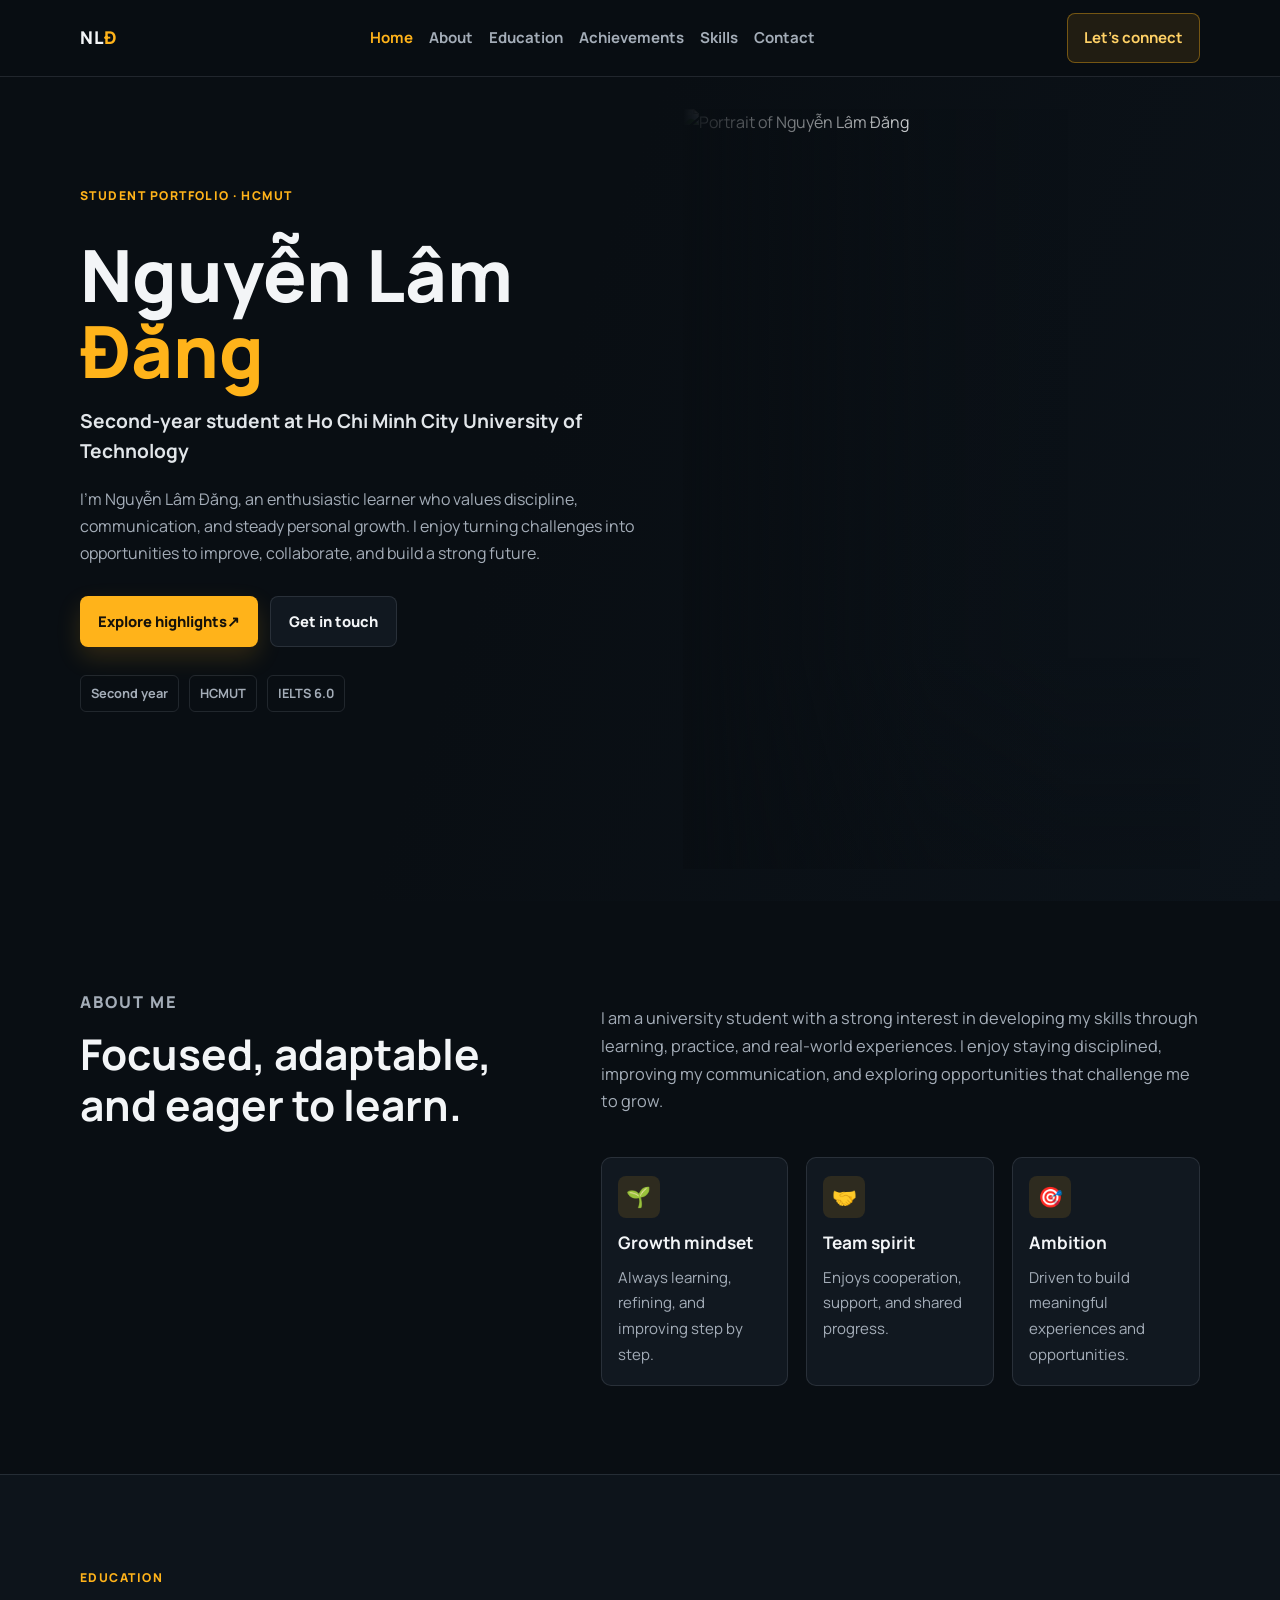
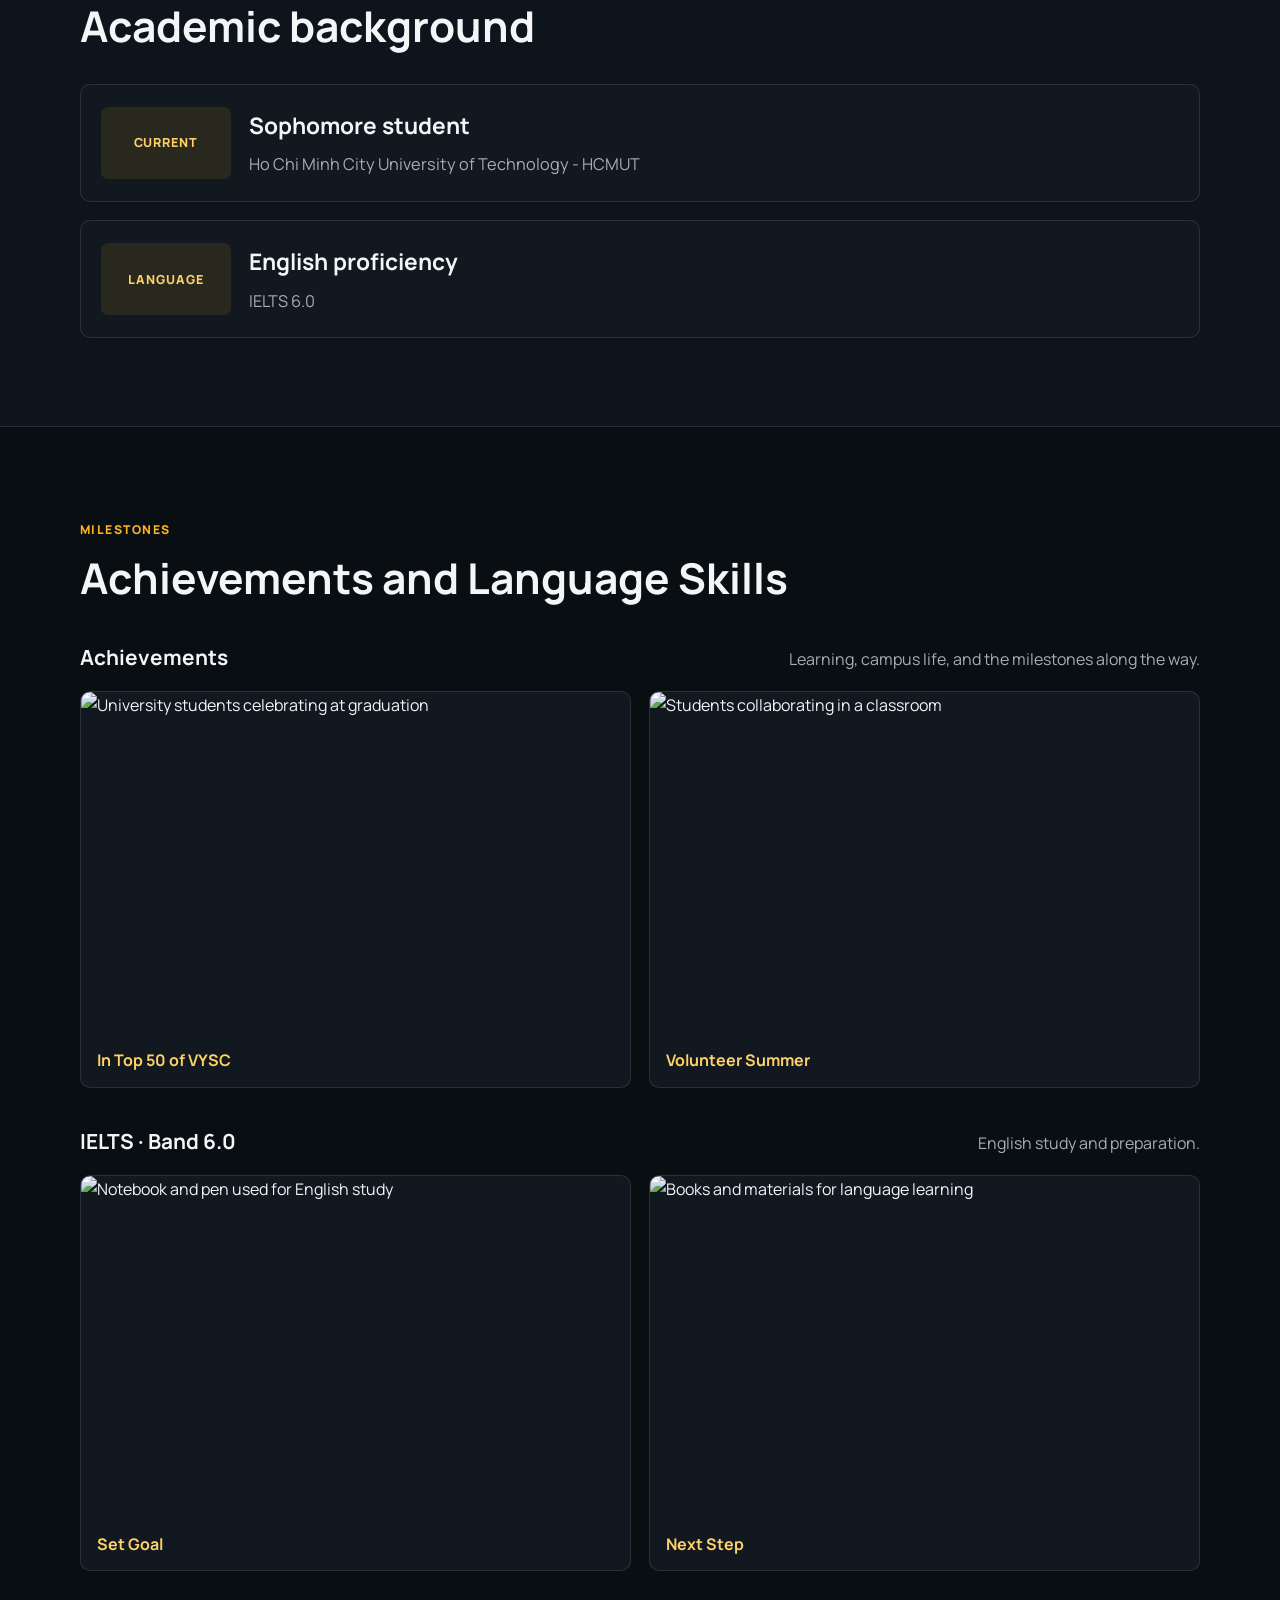
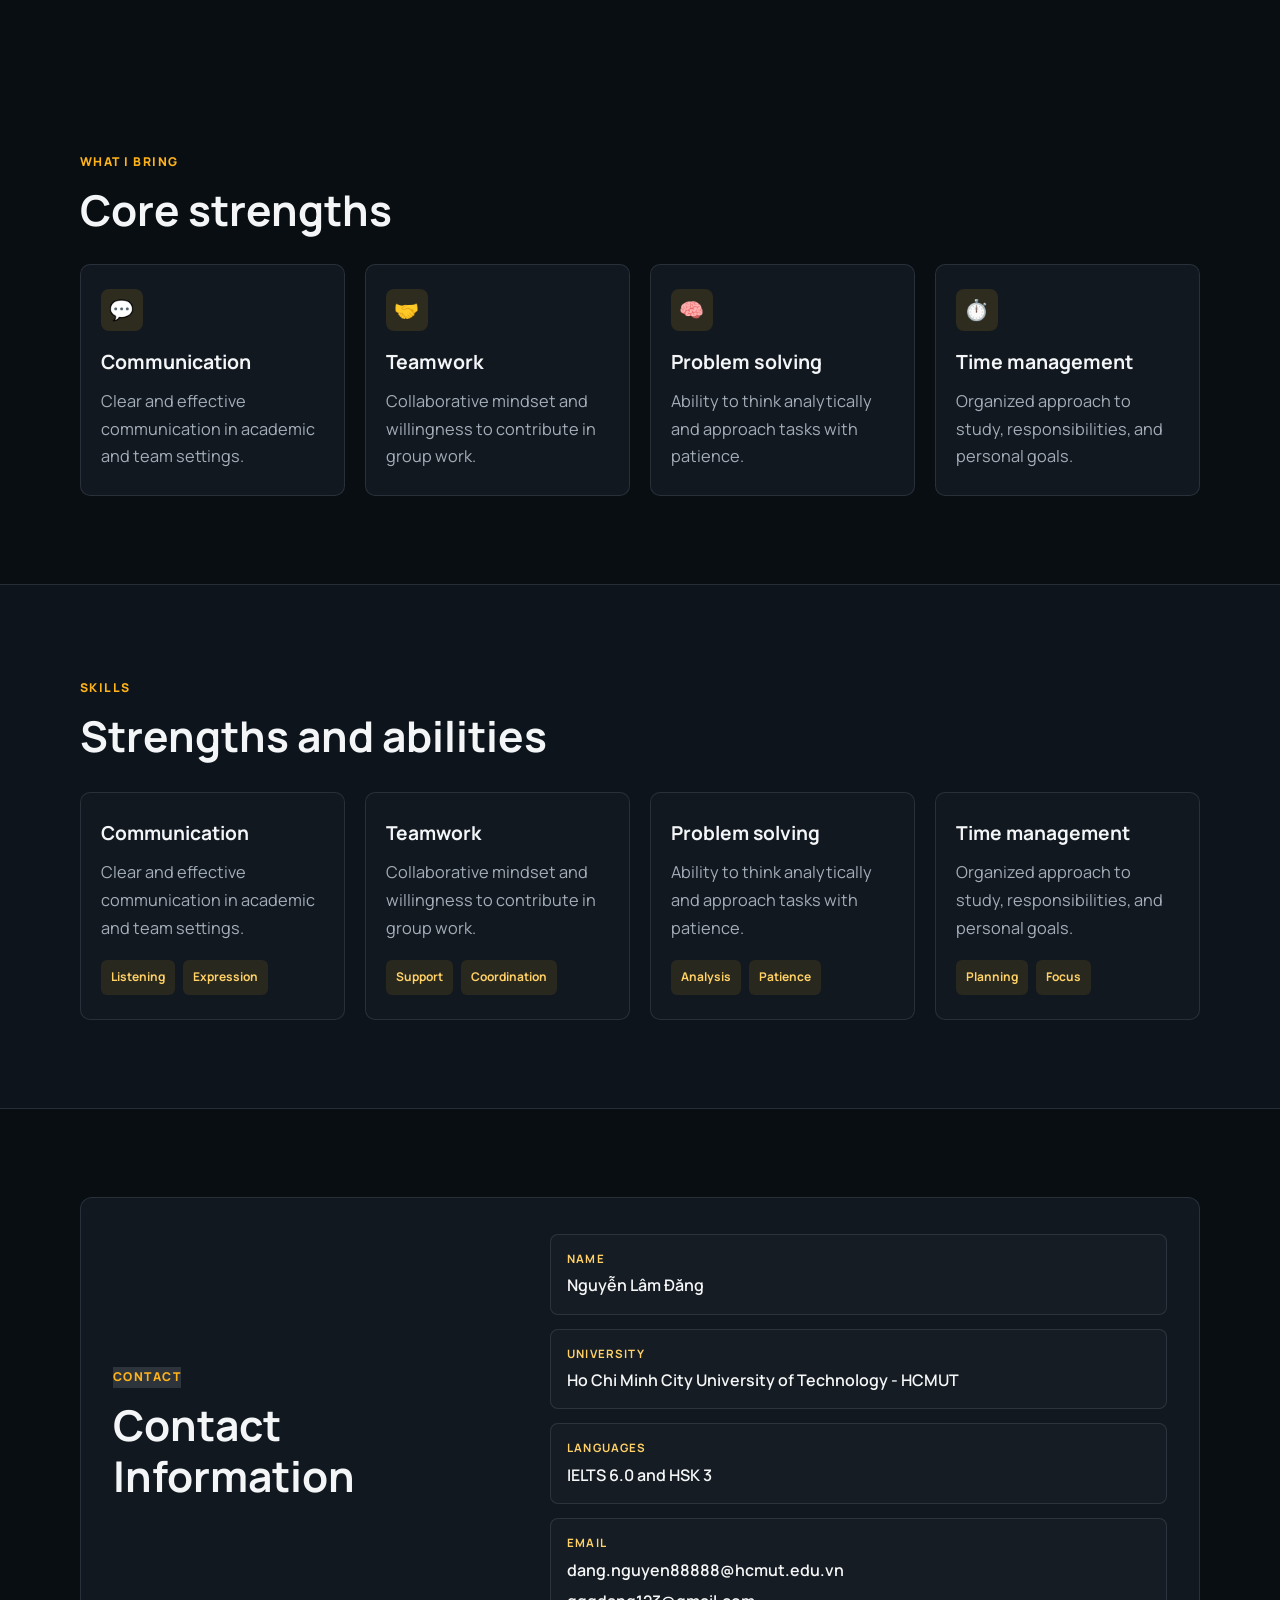
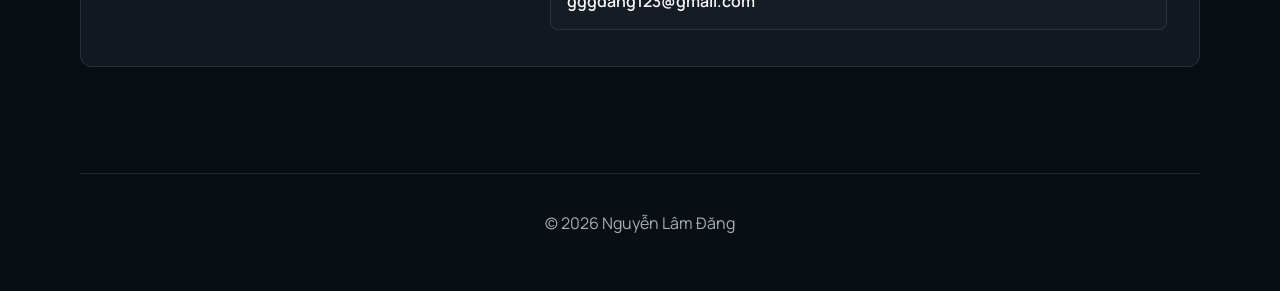
==== portfolio3.html @ 3f1480a9 "Add files via upload" ====
<!DOCTYPE html>
<html lang="en">
  <head>
    <meta charset="UTF-8" /> 
    <meta name="viewport" content="width=device-width, initial-scale=1.0" />
    <title>Nguyễn Lâm Đăng | Portfolio</title>
    <meta
      name="description"
      content="Student portfolio of Nguyễn Lâm Đăng, a second-year student at Ho Chi Minh City University of Technology (HCMUT)."
    />
    <link rel="preconnect" href="https://fonts.googleapis.com" />
    <link rel="preconnect" href="https://fonts.gstatic.com" crossorigin />
    <link
      href="https://fonts.googleapis.com/css2?family=Manrope:wght@400;500;600;700;800&display=swap"
      rel="stylesheet"
    />
    <link rel="stylesheet" href="styles.css" />
    <style>
    .avatar {
  width: 160px;
  height: 160px;
  border-radius: 50%;
  object-fit: cover;
}:root {
  --bg: #f5f7fb;
  --panel: #ffffff;
  --panel-soft: #eef4ff;
  --primary: #1d4ed8;
  --primary-strong: #0f2e78;
  --primary-soft: #8ab4ff;
  --secondary: #7c3aed;
  --text: #122033;
  --muted: #5d6a7a;
  --border: rgba(152, 177, 236, 0.32);
  --shadow: 0 20px 48px rgba(16, 42, 92, 0.12);
}

* {
  box-sizing: border-box;
}

html {
  scroll-behavior: smooth;
}

body {
  margin: 0;
  font-family: "Inter", sans-serif;
  background:
    radial-gradient(circle at top left, rgba(138, 180, 255, 0.26), transparent 28%),
    radial-gradient(circle at bottom right, rgba(29, 78, 216, 0.12), transparent 32%),
    linear-gradient(180deg, #f8faff 0%, #edf4ff 100%);
  color: var(--text);
  line-height: 1.7;
}

img {
  max-width: 100%;
  display: block;
}

body::before {
  content: "";
  position: fixed;
  inset: 0;
  background: linear-gradient(135deg, rgba(255, 255, 255, 0.2), transparent 55%);
  pointer-events: none;
}

.container {
  width: min(1120px, calc(100% - 32px));
  margin: 0 auto;
}

.reveal {
  opacity: 0;
  transform: translateY(24px);
  animation: fadeUp 0.8s ease forwards;
}

.reveal-delay {
  animation-delay: 0.12s;
}

.reveal-delay-2 {
  animation-delay: 0.22s;
}

.reveal-delay-3 {
  animation-delay: 0.3s;
}

@keyframes fadeUp {
  to {
    opacity: 1;
    transform: translateY(0);
  }
}

@keyframes float {
  0%,
  100% {
    transform: translateY(0px);
  }
  50% {
    transform: translateY(-7px);
  }
}

.site-header {
  position: sticky;
  top: 0;
  z-index: 50;
  backdrop-filter: blur(14px);
  background: rgba(255, 255, 255, 0.8);
  border-bottom: 1px solid rgba(152, 177, 236, 0.2);
  box-shadow: 0 10px 28px rgba(15, 46, 120, 0.04);
}

.nav-wrap {
  display: flex;
  justify-content: space-between;
  align-items: center;
  min-height: 76px;
  gap: 20px;
}

.brand {
  font-weight: 900;
  font-size: 1.2rem;
  letter-spacing: 0.12em;
  color: var(--primary-strong);
}

.brand span {
  color: var(--primary);
}

.nav {
  display: flex;
  align-items: center;
  justify-content: center;
  gap: 16px;
  flex-wrap: wrap;
}

.nav a,
.nav-cta {
  text-decoration: none;
  color: var(--muted);
  font-size: 0.94rem;
  font-weight: 700;
  transition: color 0.2s ease, transform 0.2s ease, opacity 0.2s ease;
}

.nav a:hover,
.nav-cta:hover {
  color: var(--primary);
  transform: translateY(-1px);
}

.nav-cta {
  display: inline-flex;
  align-items: center;
  justify-content: center;
  padding: 11px 16px;
  border-radius: 999px;
  border: 1px solid rgba(29, 78, 216, 0.16);
  background: rgba(29, 78, 216, 0.06);
  color: var(--primary-strong);
}

.hero {
  position: relative;
  padding: 84px 0 36px;
  overflow: hidden;
}

.hero::before {
  content: "";
  position: absolute;
  width: 560px;
  height: 560px;
  right: -120px;
  top: -120px;
  border-radius: 50%;
  background: radial-gradient(circle, rgba(138, 180, 255, 0.3), transparent 65%);
  pointer-events: none;
}

.hero-grid {
  display: grid;
  grid-template-columns: 1.3fr 0.9fr;
  gap: 38px;
  align-items: center;
}

.eyebrow,
.section-tag {
  display: inline-block;
  margin: 0 0 12px;
  padding: 8px 14px;
  border-radius: 999px;
  background: rgba(29, 78, 216, 0.08);
  color: var(--primary);
  font-weight: 800;
  font-size: 0.74rem;
  letter-spacing: 0.1em;
  text-transform: uppercase;
}

.hero-copy h1 {
  margin: 0;
  font-size: clamp(2.8rem, 6vw, 5rem);
  line-height: 0.98;
  letter-spacing: -0.07em;
}

.hero-copy h1 span {
  color: var(--primary);
  text-shadow: 0 10px 28px rgba(29, 78, 216, 0.18);
}

.subtitle {
  margin-top: 18px;
  font-size: 1.15rem;
  font-weight: 700;
  color: var(--primary-strong);
}

.summary {
  max-width: 640px;
  margin-top: 16px;
  font-size: 1.05rem;
  color: var(--muted);
}

.cta-group {
  display: flex;
  flex-wrap: wrap;
  gap: 14px;
  margin-top: 28px;
}

.btn {
  display: inline-flex;
  align-items: center;
  justify-content: center;
  padding: 14px 22px;
  border-radius: 12px;
  text-decoration: none;
  font-weight: 800;
  transition: transform 0.2s ease, box-shadow 0.2s ease, background 0.2s ease;
}

.btn:hover {
  transform: translateY(-2px);
}

.btn-primary {
  background: linear-gradient(135deg, var(--primary) 0%, #3a74ff 100%);
  color: white;
  box-shadow: 0 18px 30px rgba(29, 78, 216, 0.28);
}

.btn-secondary {
  border: 1px solid rgba(18, 32, 51, 0.08);
  background: rgba(255, 255, 255, 0.8);
  color: var(--text);
}

.trust-row {
  display: flex;
  flex-wrap: wrap;
  gap: 12px;
  margin-top: 28px;
}

.trust-row span {
  padding: 9px 12px;
  border-radius: 999px;
  border: 1px solid rgba(29, 78, 216, 0.12);
  background: rgba(255, 255, 255, 0.7);
  color: var(--primary-strong);
  font-size: 0.88rem;
  font-weight: 700;
}

.hero-card {
  position: relative;
  background: linear-gradient(180deg, rgba(255, 255, 255, 0.98) 0%, rgba(239, 245, 255, 0.94) 100%);
  border: 1px solid rgba(138, 180, 255, 0.4);
  border-radius: 28px;
  box-shadow: var(--shadow);
  padding: 28px;
  animation: float 6s ease-in-out infinite;
}

.panel-glow {
  position: absolute;
  inset: 18px;
  border-radius: 22px;
  background: radial-gradient(circle at center, rgba(110, 168, 255, 0.14), transparent 60%);
  pointer-events: none;
}

.avatar {
  position: relative;
  z-index: 1;
  width: 160px;
  height: 160px;
  border-radius: 50%;
  display: grid;
  place-items: center;
  margin: 0 auto 16px;
  background: linear-gradient(135deg, var(--primary) 0%, #6ea8ff 100%);
  color: white;
  font-size: 2.8rem;
  font-weight: 900;
  letter-spacing: 0.08em;
  object-fit: cover;
  box-shadow: 0 18px 35px rgba(29, 78, 216, 0.28);
}

.avatar-placeholder {
  border: 2px dashed rgba(29, 78, 216, 0.45);
  background: rgba(255, 255, 255, 0.82);
  color: var(--primary-strong);
  font-size: 0.9rem;
  font-weight: 700;
  letter-spacing: 0;
  line-height: 1.3;
  text-align: center;
}

.card-content {
  position: relative;
  z-index: 1;
}

.card-content h3 {
  margin-top: 0;
  text-align: center;
  font-size: 1.6rem;
}

.card-content p {
  margin: 0;
  text-align: center;
  color: var(--muted);
}

.mini-stats {
  display: grid;
  grid-template-columns: repeat(3, minmax(0, 1fr));
  gap: 12px;
  margin-top: 24px;
}

.mini-stats div {
  background: white;
  border: 1px solid var(--border);
  border-radius: 16px;
  padding: 16px 10px;
  text-align: center;
}

.mini-stats span {
  display: block;
  font-size: 1.15rem;
  font-weight: 900;
  color: var(--primary-strong);
}

.mini-stats small {
  color: var(--muted);
}

.section {
  padding: 92px 0;
}

.alt-section {
  background: rgba(255, 255, 255, 0.56);
  border-top: 1px solid rgba(152, 177, 236, 0.2);
  border-bottom: 1px solid rgba(152, 177, 236, 0.2);
}

.section-grid {
  display: grid;
  grid-template-columns: 0.9fr 1.1fr;
  gap: 30px;
  align-items: start;
}

.section h2 {
  margin: 0;
  font-size: clamp(2.1rem, 3vw, 3rem);
  line-height: 1.18;
  letter-spacing: -0.05em;
}

.gallery-group {
  margin-top: 36px;
}

.gallery-heading {
  display: flex;
  align-items: baseline;
  justify-content: space-between;
  gap: 16px;
  margin-bottom: 16px;
}

.gallery-heading h3 {
  margin: 0;
  font-size: 1.4rem;
}

.gallery-heading p {
  margin: 0;
  color: var(--muted);
}

.image-gallery {
  display: grid;
  grid-template-columns: repeat(2, minmax(0, 1fr));
  gap: 18px;
}

.image-card {
  overflow: hidden;
  margin: 0;
  border: 1px solid var(--border);
  border-radius: 18px;
  background: var(--panel);
  box-shadow: 0 12px 28px rgba(20, 45, 97, 0.06);
}

.image-card img {
  width: 100%;
  aspect-ratio: 16 / 10;
  object-fit: cover;
}

.image-card figcaption {
  padding: 12px 16px;
  color: var(--primary-strong);
  font-weight: 700;
}

.section-grid p,
.about-copy p,
.content p,
.skill-card p,
.feature-card p {
  color: var(--muted);
  font-size: 1.02rem;
}

.about-copy {
  display: grid;
  gap: 24px;
}

.highlight-grid {
  display: grid;
  grid-template-columns: repeat(3, minmax(0, 1fr));
  gap: 18px;
}

.mini-card {
  background: rgba(255, 255, 255, 0.76);
  border: 1px solid var(--border);
  border-radius: 18px;
  padding: 18px 16px;
  box-shadow: 0 14px 28px rgba(18, 32, 51, 0.04);
}

.mini-card h3 {
  margin: 10px 0 8px;
  font-size: 1.08rem;
}

.mini-card p {
  margin: 0;
  font-size: 0.94rem;
}

.mini-icon,
.feature-icon {
  display: inline-grid;
  place-items: center;
  width: 42px;
  height: 42px;
  border-radius: 12px;
  background: rgba(29, 78, 216, 0.08);
  font-size: 1.25rem;
}

.timeline {
  margin-top: 32px;
  display: grid;
  gap: 18px;
}

.timeline-item {
  display: grid;
  grid-template-columns: 130px 1fr;
  gap: 18px;
  padding: 22px 20px;
  border: 1px solid rgba(138, 180, 255, 0.25);
  background: rgba(255, 255, 255, 0.82);
  border-radius: 18px;
  box-shadow: 0 12px 28px rgba(20, 45, 97, 0.06);
  transition: transform 0.3s ease, box-shadow 0.3s ease;
}

.timeline-item:hover,
.feature-card:hover,
.skill-card:hover {
  transform: translateY(-4px);
  box-shadow: 0 18px 36px rgba(20, 45, 97, 0.08);
}

.year {
  display: inline-flex;
  align-items: center;
  justify-content: center;
  min-height: 52px;
  border-radius: 12px;
  background: rgba(29, 78, 216, 0.08);
  color: var(--primary);
  font-weight: 800;
  font-size: 0.78rem;
  letter-spacing: 0.08em;
  text-transform: uppercase;
}

.content h3 {
  margin: 0 0 6px;
  font-size: 1.42rem;
}

.content p {
  margin: 0;
}

.feature-grid {
  display: grid;
  grid-template-columns: repeat(4, minmax(0, 1fr));
  gap: 20px;
  margin-top: 28px;
}

.feature-card {
  background: linear-gradient(180deg, rgba(255, 255, 255, 0.96), rgba(240, 245, 255, 0.92));
  border: 1px solid rgba(138, 180, 255, 0.2);
  border-radius: 18px;
  padding: 24px 20px;
  box-shadow: 0 12px 28px rgba(20, 45, 97, 0.06);
  transition: transform 0.3s ease, box-shadow 0.3s ease;
}

.feature-card h3 {
  margin: 14px 0 10px;
  font-size: 1.22rem;
}

.feature-card p {
  margin: 0;
}

.skills-grid {
  display: grid;
  grid-template-columns: repeat(4, minmax(0, 1fr));
  gap: 20px;
  margin-top: 30px;
}

.skill-card {
  background: linear-gradient(180deg, rgba(255, 255, 255, 0.96), rgba(240, 246, 255, 0.92));
  border: 1px solid rgba(138, 180, 255, 0.2);
  border-radius: 18px;
  padding: 24px 20px;
  box-shadow: 0 12px 28px rgba(20, 45, 97, 0.06);
  transition: transform 0.3s ease, box-shadow 0.3s ease;
}

.skill-card h3 {
  margin-top: 0;
  font-size: 1.2rem;
  margin-bottom: 10px;
}

.skill-card p {
  margin: 0;
}

.skill-tags {
  display: flex;
  flex-wrap: wrap;
  gap: 8px;
  margin-top: 18px;
}

.skill-tags span {
  display: inline-flex;
  align-items: center;
  padding: 7px 10px;
  border-radius: 10px;
  background: rgba(29, 78, 216, 0.06);
  color: var(--primary-strong);
  font-size: 0.75rem;
  font-weight: 700;
}

.contact-section {
  padding-top: 60px;
  padding-bottom: 100px;
}

.contact-box {
  display: grid;
  grid-template-columns: 0.8fr 1.2fr;
  gap: 26px;
  align-items: center;
  background: linear-gradient(135deg, #0f3278 0%, #1d4ed8 100%);
  color: white;
  border-radius: 28px;
  padding: 36px 32px;
  box-shadow: 0 28px 60px rgba(17, 52, 133, 0.24);
  position: relative;
  overflow: hidden;
}

.contact-box::before {
  content: "";
  position: absolute;
  inset: 0;
  background: linear-gradient(135deg, rgba(255, 255, 255, 0.16), transparent 56%);
  pointer-events: none;
}

.contact-copy,
.contact-details {
  position: relative;
  z-index: 1;
}

.contact-box .section-tag {
  background: rgba(255, 255, 255, 0.12);
  color: #edf3ff;
}

.contact-box h2 {
  margin: 0;
  color: white;
}

.contact-details {
  display: grid;
  gap: 14px;
}

.contact-item {
  display: grid;
  gap: 4px;
  padding: 14px 16px;
  border-radius: 14px;
  border: 1px solid rgba(255, 255, 255, 0.15);
  background: rgba(255, 255, 255, 0.04);
}

.contact-item span {
  font-size: 0.72rem;
  text-transform: uppercase;
  letter-spacing: 0.1em;
  color: rgba(255, 255, 255, 0.7);
  font-weight: 700;
}

.contact-item p {
  margin: 0;
  color: rgba(255, 255, 255, 0.96);
  font-weight: 600;
}

.site-footer {
  padding: 18px 0 38px;
}

.footer-wrap {
  display: flex;
  justify-content: center;
  color: var(--muted);
  border-top: 1px solid rgba(152, 177, 236, 0.2);
  padding-top: 20px;
}

@media (max-width: 980px) {
  .skills-grid,
  .feature-grid,
  .highlight-grid {
    grid-template-columns: repeat(2, minmax(0, 1fr));
  }
}

@media (max-width: 800px) {
  .hero-grid,
  .section-grid,
  .contact-box,
  .skills-grid,
  .feature-grid,
  .highlight-grid {
    grid-template-columns: 1fr;
  }

  .nav-wrap {
    flex-wrap: wrap;
    justify-content: center;
    padding: 14px 0;
  }

  .nav {
    gap: 12px;
  }

  .timeline-item {
    grid-template-columns: 1fr;
  }

  .hero {
    padding-top: 52px;
  }

  .contact-box {
    padding: 28px 22px;
  }

  .gallery-heading {
    align-items: flex-start;
    flex-direction: column;
    gap: 4px;
  }
}

@media (max-width: 560px) {
  .image-gallery {
    grid-template-columns: 1fr;
  }
}

:root {
  --bg: #090e13;
  --panel: #111820;
  --panel-soft: #17212b;
  --primary: #ffb31a;
  --primary-strong: #ffd166;
  --primary-soft: #ffd166;
  --secondary: #31c5bd;
  --text: #f3f5f7;
  --muted: #a4adb8;
  --border: rgba(209, 220, 232, 0.12);
  --shadow: 0 24px 70px rgba(0, 0, 0, 0.35);
}

html {
  scroll-padding-top: 84px;
}

body {
  background: var(--bg);
  color: var(--text);
  font-family: "Manrope", sans-serif;
}

body::before,
.hero::before {
  display: none;
}

.site-header {
  background: rgba(9, 14, 19, 0.94);
  border-bottom: 1px solid var(--border);
  box-shadow: none;
  backdrop-filter: blur(16px);
}

.brand {
  color: var(--text);
  font-size: 1.1rem;
  letter-spacing: 0.04em;
  text-decoration: none;
}

.brand span {
  color: var(--primary);
}

.nav a,
.nav-cta {
  color: var(--muted);
}

.nav a:hover,
.nav a[href="#home"],
.nav-cta:hover {
  color: var(--primary);
}

.nav-cta {
  border: 1px solid rgba(255, 179, 26, 0.38);
  border-radius: 8px;
  background: rgba(255, 179, 26, 0.1);
  color: var(--primary-strong);
}

.hero {
  min-height: calc(100vh - 76px);
  display: flex;
  align-items: center;
  padding: 72px 0 64px;
  background: linear-gradient(110deg, #090e13 42%, #0c131a 100%);
}

.hero-grid {
  grid-template-columns: minmax(0, 1.15fr) minmax(300px, 0.85fr);
  gap: 48px;
  align-items: center;
}

.hero-copy {
  position: relative;
  z-index: 1;
}

.hero-grid {
  grid-template-columns: minmax(0, 1.05fr) minmax(0, 0.95fr);
  align-items: stretch;
  gap: 32px;
}

.hero-image {
  position: relative;
  min-height: 520px;
  height: calc(100vh - 76px);
  max-height: 760px;
  margin: -72px 0 -64px;
  overflow: hidden;
  isolation: isolate;
}

.hero-image::after {
  position: absolute;
  inset: 0;
  background:
    linear-gradient(90deg, #090e13 0%, rgba(9, 14, 19, 0.66) 13%, rgba(9, 14, 19, 0.12) 48%, transparent 75%),
    linear-gradient(0deg, rgba(9, 14, 19, 0.28), transparent 28%);
  content: "";
  pointer-events: none;
}

.hero-photo {
  position: absolute;
  inset: 0;
  width: 100%;
  height: 100%;
  object-fit: cover;
  object-position: center 24%;
}

.eyebrow,
.section-tag {
  padding: 0;
  border-radius: 0;
  background: transparent;
  color: var(--primary);
  font-size: 0.76rem;
  letter-spacing: 0.12em;
}

.hero-copy h1 {
  margin: 18px 0;
  font-size: 4.5rem;
  line-height: 1.06;
  letter-spacing: 0;
  font-weight: 800;
}

.hero-copy h1 span {
  color: var(--primary);
  text-shadow: none;
}

.subtitle {
  max-width: 560px;
  color: #e2e6ea;
  font-size: 1.2rem;
  line-height: 1.55;
}

.summary {
  max-width: 600px;
  color: var(--muted);
  font-size: 1rem;
}

.cta-group {
  gap: 12px;
}

.btn {
  min-height: 48px;
  padding: 12px 18px;
  border-radius: 8px;
  font-size: 0.92rem;
}

.btn-primary {
  background: var(--primary);
  color: #15110a;
  box-shadow: 0 10px 24px rgba(255, 179, 26, 0.16);
}

.btn-primary:hover {
  background: #ffc247;
}

.btn-secondary {
  border: 1px solid var(--border);
  background: #111820;
  color: var(--text);
}

.trust-row {
  gap: 10px;
}

.trust-row span {
  padding: 7px 10px;
  border-radius: 6px;
  border-color: var(--border);
  background: transparent;
  color: var(--muted);
  font-size: 0.8rem;
}

.hero-card {
  padding: 0;
  border: 0;
  border-radius: 0;
  background: transparent;
  box-shadow: none;
  animation: none;
}

.panel-glow {
  display: none;
}

.avatar {
  width: min(100%, 370px);
  height: auto;
  aspect-ratio: 1;
  margin: 0 auto 22px;
  border: 3px solid rgba(255, 179, 26, 0.78);
  background: var(--panel);
  object-position: center 28%;
  box-shadow: 0 0 0 12px rgba(255, 179, 26, 0.06), 0 28px 70px rgba(0, 0, 0, 0.45);
}

.card-content h3 {
  margin: 0 0 4px;
  color: var(--text);
  font-size: 1.35rem;
}

.card-content p {
  color: var(--muted);
}

.mini-stats {
  gap: 10px;
  margin-top: 20px;
}

.mini-stats div {
  padding: 12px 8px;
  border: 1px solid var(--border);
  border-radius: 8px;
  background: var(--panel);
}

.mini-stats span {
  color: var(--primary-strong);
}

.mini-stats small {
  color: var(--muted);
}

.section {
  padding: 88px 0;
}

.alt-section {
  border-color: var(--border);
  background: #0d141b;
}

.section h2 {
  max-width: 760px;
  color: var(--text);
  font-size: 2.65rem;
  line-height: 1.2;
  letter-spacing: 0;
}

.section-grid p,
.about-copy p,
.content p,
.skill-card p,
.feature-card p,
.gallery-heading p {
  color: var(--muted);
}

.mini-card,
.timeline-item,
.feature-card,
.skill-card,
.image-card {
  border: 1px solid var(--border);
  border-radius: 10px;
  background: var(--panel);
  box-shadow: none;
}

.mini-card h3,
.content h3,
.feature-card h3,
.skill-card h3,
.gallery-heading h3 {
  color: var(--text);
}

.mini-icon,
.feature-icon {
  border-radius: 8px;
  background: rgba(255, 179, 26, 0.12);
}

.timeline-item {
  grid-template-columns: 130px 1fr;
  transition: border-color 0.2s ease, transform 0.2s ease;
}

.timeline-item:hover,
.feature-card:hover,
.skill-card:hover {
  border-color: rgba(255, 179, 26, 0.42);
  box-shadow: none;
  transform: translateY(-3px);
}

.year {
  border-radius: 7px;
  background: rgba(255, 179, 26, 0.1);
  color: var(--primary-strong);
}

.gallery-heading h3 {
  font-size: 1.3rem;
}

.image-card {
  overflow: hidden;
}

.image-card img {
  filter: saturate(0.82);
}

.image-card figcaption {
  color: var(--primary-strong);
}

.skill-tags span {
  border-radius: 6px;
  background: rgba(255, 179, 26, 0.1);
  color: var(--primary-strong);
}

.contact-box {
  border: 1px solid var(--border);
  border-radius: 12px;
  background: #111820;
  box-shadow: none;
}

.contact-box::before {
  display: none;
}

.contact-box .section-tag {
  color: var(--primary);
}

.contact-item {
  border-radius: 8px;
  border-color: var(--border);
  background: rgba(255, 255, 255, 0.02);
}

.contact-item span {
  color: var(--primary-strong);
}

.footer-wrap {
  border-color: var(--border);
  color: var(--muted);
}

@media (max-width: 980px) {
  .hero-grid {
    grid-template-columns: minmax(0, 1.1fr) minmax(260px, 0.9fr);
    gap: 30px;
  }

  .hero-copy h1 {
    font-size: 3.7rem;
  }
}

@media (max-width: 800px) {
  .hero {
    min-height: auto;
    padding: 56px 0 64px;
  }

  .hero-grid {
    grid-template-columns: 1fr;
    gap: 42px;
  }

  .hero-image {
    width: 100%;
    height: auto;
    min-height: 0;
    max-height: none;
    margin: 0;
    aspect-ratio: 4 / 5;
  }

  .section h2 {
    font-size: 2.25rem;
  }

  .contact-box {
    padding: 28px 22px;
  }
}

@media (max-width: 560px) {
  .hero-copy h1 {
    font-size: 3rem;
  }

  .section {
    padding: 68px 0;
  }

  .section h2 {
    font-size: 2rem;
  }

  .timeline-item {
    grid-template-columns: 1fr;
  }

  .nav-wrap {
    gap: 12px;
  }
}

@media (prefers-reduced-motion: reduce) {
  *,
  *::before,
  *::after {
    scroll-behavior: auto !important;
    animation-duration: 0.01ms !important;
    animation-iteration-count: 1 !important;
    transition-duration: 0.01ms !important;
  }
}
  </style>
  </head>
  <body>
    <header class="site-header">
      <div class="container nav-wrap">
        <a class="brand" href="#home" aria-label="Nguyễn Lâm Đăng home">NL<span>Đ</span></a>
        <nav class="nav" aria-label="Main navigation">
          <a href="#home">Home</a>
          <a href="#about">About</a>
          <a href="#education">Education</a>
          <a href="#achievements">Achievements</a>
          <a href="#skills">Skills</a>
          <a href="#contact">Contact</a>
        </nav>
        <a class="nav-cta" href="#contact">Let’s connect</a>
      </div>
    </header>

    <main>
      <section class="hero" id="home">
        <div class="container hero-grid">
          <div class="hero-copy reveal">
            <p class="eyebrow">Student portfolio <span>·</span> HCMUT</p>
            <h1>
              Nguyễn Lâm<br />
              <span>Đăng</span>
            </h1>
            <p class="subtitle">
              Second-year student at Ho Chi Minh City University of Technology
            </p>
            <p class="summary">
              I’m Nguyễn Lâm Đăng, an enthusiastic learner who values discipline,
              communication, and steady personal growth. I enjoy turning challenges
              into opportunities to improve, collaborate, and build a strong future.
            </p>
            <div class="cta-group">
              <a class="btn btn-primary" href="#achievements">Explore highlights <span aria-hidden="true">↗</span></a>
              <a class="btn btn-secondary" href="#contact">Get in touch</a>
            </div>
            <div class="trust-row" aria-label="Key profile details">
              <span>Second year</span>
              <span>HCMUT</span>
              <span>IELTS 6.0</span>
            </div>
          </div>

          <div class="hero-image reveal reveal-delay">
            <img
              class="hero-photo"
              src="https://scontent.fsgn5-7.fna.fbcdn.net/v/t39.30808-6/888990388_2195987704351062_7150622222812158116_n.jpg?stp=dst-jpg_tt6&cstp=mx576x1280&ctp=s576x1280&_nc_cat=109&_nc_map=urlgen_bucketless&ccb=1-7&_nc_sid=127cfc&_nc_eui2=AeFW0Ih3WfA9vcUG5RSKq01wodV1lYCXWTWh1XWVgJdZNQlU2tj81hIeKxUWU2jxpuOjMIq85sGJ4JKJTvvieR09&_nc_ohc=csLGr-R-GucQ7kNvwHBVo9R&_nc_oc=Adrx6nSqyvP061outqPI4jWxkXVwuYga3SVZ8Bb0FHKmOSgPN5BsM3phUNrrpsIMa0Q&_nc_zt=23&_nc_ht=scontent.fsgn5-7.fna&_nc_gid=m8Q7jQfT6gjNh1L94my07g&_nc_ss=7a2a8&oh=00_AQQd7O_z9led0nMhlvlMpFxFDzFkYnFfK0xuG3DMO6ZE-Q&oe=6AF13F8B"
              alt="Portrait of Nguyễn Lâm Đăng"
            />
          </div>
        </div>
      </section>

      <section id="about" class="section">
        <div class="container section-grid">
          <div>
            <p class="section-tag">About me</p>
            <h2>Focused, adaptable, and eager to learn.</h2>
          </div>
          <div class="about-copy">
            <p>
              I am a university student with a strong interest in developing my skills
              through learning, practice, and real-world experiences. I enjoy staying
              disciplined, improving my communication, and exploring opportunities that
              challenge me to grow.
            </p>
            <div class="highlight-grid">
              <div class="mini-card">
                <span class="mini-icon">🌱</span>
                <h3>Growth mindset</h3>
                <p>Always learning, refining, and improving step by step.</p>
              </div>
              <div class="mini-card">
                <span class="mini-icon">🤝</span>
                <h3>Team spirit</h3>
                <p>Enjoys cooperation, support, and shared progress.</p>
              </div>
              <div class="mini-card">
                <span class="mini-icon">🎯</span>
                <h3>Ambition</h3>
                <p>Driven to build meaningful experiences and opportunities.</p>
              </div>
            </div>
          </div>
        </div>
      </section>

      <section id="education" class="section alt-section">
        <div class="container">
          <p class="section-tag">Education</p>
          <h2>Academic background</h2>
          <div class="timeline">
            <div class="timeline-item reveal">
              <div class="year">Current</div>
              <div class="content">
                <h3>Sophomore student</h3>
                <p>Ho Chi Minh City University of Technology - HCMUT</p>
              </div>
            </div>
            <div class="timeline-item reveal reveal-delay">
              <div class="year">Language</div>
              <div class="content">
                <h3>English proficiency</h3>
                <p>IELTS 6.0</p>
              </div>
            </div>
          </div>
        </div>
      </section>

      <section id="achievements" class="section">
        <div class="container">
          <p class="section-tag">Milestones</p>
          <h2>Achievements and Language Skills</h2>

          <div class="gallery-group">
            <div class="gallery-heading">
              <h3>Achievements</h3>
              <p>Learning, campus life, and the milestones along the way.</p>
            </div>
            <div class="image-gallery">
              <figure class="image-card">
                <img
                  src="https://scontent.fsgn5-9.fna.fbcdn.net/v/t39.30808-6/888451604_2195984041018095_4522551871260960458_n.jpg?stp=dst-jpg_tt6&cstp=mx1754x1240&ctp=s1754x1240&_nc_cat=101&_nc_map=urlgen_bucketless&ccb=1-7&_nc_sid=127cfc&_nc_eui2=AeFhs8oy1JKkyywsLoaPsiBs4j77jbH3S-riPvuNsfdL6sfa0hjrWqIVz1UpTjASPTfIsD3zjg43tYqt4iSSnfkD&_nc_ohc=9TQlzt6h9tYQ7kNvwEIUZs-&_nc_oc=Ado5V4sAewd4ucas2tr2N8meC4d31f4QY6ZWUK_B4YthQk-4UAPc9DAMNJ6LVIw1TMw&_nc_zt=23&_nc_ht=scontent.fsgn5-9.fna&_nc_gid=fSotzdVWK3KuwSf2NKgzSw&_nc_ss=7a2a8&oh=00_AQTT9b6tO3uNwxV9gySlK4XW1U_3nw0gSCGcxcIq19kcZQ&oe=6AF12D86"
                  alt="University students celebrating at graduation"
                  loading="lazy"
                />
                <figcaption>In Top 50 of VYSC</figcaption>
              </figure>
              <figure class="image-card">
                <img
                  src="https://scontent.fsgn5-2.fna.fbcdn.net/v/t39.30808-6/887160596_2195984084351424_9047975103350862200_n.jpg?stp=dst-jpg_tt6&cstp=mx1672x941&ctp=s1672x941&_nc_cat=103&_nc_map=urlgen_bucketless&ccb=1-7&_nc_sid=127cfc&_nc_eui2=AeGqQxQHx4brFZt8EFGRT9RcHz2qV86yxQwfPapXzrLFDOnzCGSLwBxEvSG3IxMbrRlOEtHix3ljAMHIwh-YIcIT&_nc_ohc=S5rqGn92dwcQ7kNvwGxceO_&_nc_oc=AdrUDqw42ZWyBDplonFTRaZJgPLfk1cQ9Qo_W2BLKvy9aVhbzIGkrmCJOhAMHoaG6Zs&_nc_zt=23&_nc_ht=scontent.fsgn5-2.fna&_nc_gid=ipe-cR3ALTCzW7oPUoUW5Q&_nc_ss=7a2a8&oh=00_AQR-gBaplA2jQ5slt2aRaK23fF-H2XNGD61ce2mHyvlMyg&oe=6AF146AD"
                  alt="Students collaborating in a classroom"
                  loading="lazy"
                />
                <figcaption>Volunteer Summer
                  
                </figcaption>
              </figure>
            </div>
          </div>

          <div class="gallery-group">
            <div class="gallery-heading">
              <h3>IELTS · Band 6.0</h3>
              <p>English study and preparation.</p>
            </div>
            <div class="image-gallery">
              <figure class="image-card">
                <img
                  src="https://encrypted-tbn0.gstatic.com/images?q=tbn:ANd9GcRy14bdyWyAN_JszuE23eBE674LMgNjwJzX0yldHmHcr7-SrbIg8IzucVQ&s=10"
                  alt="Notebook and pen used for English study"
                  loading="lazy"
                />
                <figcaption>Set Goal</figcaption>
              </figure>
              <figure class="image-card">
                <img
                  src="https://encrypted-tbn0.gstatic.com/images?q=tbn:ANd9GcQLn5VGq98DCHZU5IpQCqyUHkZVyhXcy38uM_by01QPFg&s=10"
                  alt="Books and materials for language learning"
                  loading="lazy"
                />
                <figcaption>Next Step</figcaption>
              </figure>
            </div>
          </div>
        </div>
      </section>

      <section class="section">
        <div class="container">
          <p class="section-tag">What I bring</p>
          <h2>Core strengths</h2>
          <div class="feature-grid">
            <article class="feature-card reveal">
              <span class="feature-icon">💬</span>
              <h3>Communication</h3>
              <p>Clear and effective communication in academic and team settings.</p>
            </article>
            <article class="feature-card reveal reveal-delay">
              <span class="feature-icon">🤝</span>
              <h3>Teamwork</h3>
              <p>Collaborative mindset and willingness to contribute in group work.</p>
            </article>
            <article class="feature-card reveal reveal-delay-2">
              <span class="feature-icon">🧠</span>
              <h3>Problem solving</h3>
              <p>Ability to think analytically and approach tasks with patience.</p>
            </article>
            <article class="feature-card reveal reveal-delay-3">
              <span class="feature-icon">⏱️</span>
              <h3>Time management</h3>
              <p>Organized approach to study, responsibilities, and personal goals.</p>
            </article>
          </div>
        </div>
      </section>

      <section id="skills" class="section alt-section">
        <div class="container">
          <p class="section-tag">Skills</p>
          <h2>Strengths and abilities</h2>
          <div class="skills-grid">
            <div class="skill-card reveal">
              <h3>Communication</h3>
              <p>Clear and effective communication in academic and team settings.</p>
              <div class="skill-tags">
                <span>Listening</span>
                <span>Expression</span>
              </div>
            </div>
            <div class="skill-card reveal reveal-delay">
              <h3>Teamwork</h3>
              <p>Collaborative mindset and willingness to contribute in group work.</p>
              <div class="skill-tags">
                <span>Support</span>
                <span>Coordination</span>
              </div>
            </div>
            <div class="skill-card reveal reveal-delay-2">
              <h3>Problem solving</h3>
              <p>Ability to think analytically and approach tasks with patience.</p>
              <div class="skill-tags">
                <span>Analysis</span>
                <span>Patience</span>
              </div>
            </div>
            <div class="skill-card reveal reveal-delay-3">
              <h3>Time management</h3>
              <p>Organized approach to study, responsibilities, and personal goals.</p>
              <div class="skill-tags">
                <span>Planning</span>
                <span>Focus</span>
              </div>
            </div>
          </div>
        </div>
      </section>

      <section id="contact" class="section contact-section">
        <div class="container contact-box">
          <div class="contact-copy">
            <p class="section-tag">Contact</p>
            <h2>Contact Information</h2>
          </div>
          <div class="contact-details">
            <div class="contact-item">
              <span>Name</span>
              <p>Nguyễn Lâm Đăng</p>
            </div>
            <div class="contact-item">
              <span>University</span>
              <p>Ho Chi Minh City University of Technology - HCMUT</p>
            </div>
            <div class="contact-item">
              <span>Languages</span>
              <p>IELTS 6.0 and HSK 3</p>
            </div>
            <div class="contact-item">
              <span>Email</span>
              <p>dang.nguyen88888@hcmut.edu.vn</p>  
              <p>gggdang123@gmail.com</p>
            </div>
          </div>
        </div>
      </section>
    </main>

    <footer class="site-footer">
      <div class="container footer-wrap">
        <p>© 2026 Nguyễn Lâm Đăng</p>
      </div>
    </footer>
  </body>
</html>
---- styles.css ----
.avatar {
  width: 160px;
  height: 160px;
  border-radius: 50%;
  object-fit: cover;
}:root {
  --bg: #f5f7fb;
  --panel: #ffffff;
  --panel-soft: #eef4ff;
  --primary: #1d4ed8;
  --primary-strong: #0f2e78;
  --primary-soft: #8ab4ff;
  --secondary: #7c3aed;
  --text: #122033;
  --muted: #5d6a7a;
  --border: rgba(152, 177, 236, 0.32);
  --shadow: 0 20px 48px rgba(16, 42, 92, 0.12);
}

* {
  box-sizing: border-box;
}

html {
  scroll-behavior: smooth;
}

body {
  margin: 0;
  font-family: "Inter", sans-serif;
  background:
    radial-gradient(circle at top left, rgba(138, 180, 255, 0.26), transparent 28%),
    radial-gradient(circle at bottom right, rgba(29, 78, 216, 0.12), transparent 32%),
    linear-gradient(180deg, #f8faff 0%, #edf4ff 100%);
  color: var(--text);
  line-height: 1.7;
}

img {
  max-width: 100%;
  display: block;
}

body::before {
  content: "";
  position: fixed;
  inset: 0;
  background: linear-gradient(135deg, rgba(255, 255, 255, 0.2), transparent 55%);
  pointer-events: none;
}

.container {
  width: min(1120px, calc(100% - 32px));
  margin: 0 auto;
}

.reveal {
  opacity: 0;
  transform: translateY(24px);
  animation: fadeUp 0.8s ease forwards;
}

.reveal-delay {
  animation-delay: 0.12s;
}

.reveal-delay-2 {
  animation-delay: 0.22s;
}

.reveal-delay-3 {
  animation-delay: 0.3s;
}

@keyframes fadeUp {
  to {
    opacity: 1;
    transform: translateY(0);
  }
}

@keyframes float {
  0%,
  100% {
    transform: translateY(0px);
  }
  50% {
    transform: translateY(-7px);
  }
}

.site-header {
  position: sticky;
  top: 0;
  z-index: 50;
  backdrop-filter: blur(14px);
  background: rgba(255, 255, 255, 0.8);
  border-bottom: 1px solid rgba(152, 177, 236, 0.2);
  box-shadow: 0 10px 28px rgba(15, 46, 120, 0.04);
}

.nav-wrap {
  display: flex;
  justify-content: space-between;
  align-items: center;
  min-height: 76px;
  gap: 20px;
}

.brand {
  font-weight: 900;
  font-size: 1.2rem;
  letter-spacing: 0.12em;
  color: var(--primary-strong);
}

.brand span {
  color: var(--primary);
}

.nav {
  display: flex;
  align-items: center;
  justify-content: center;
  gap: 16px;
  flex-wrap: wrap;
}

.nav a,
.nav-cta {
  text-decoration: none;
  color: var(--muted);
  font-size: 0.94rem;
  font-weight: 700;
  transition: color 0.2s ease, transform 0.2s ease, opacity 0.2s ease;
}

.nav a:hover,
.nav-cta:hover {
  color: var(--primary);
  transform: translateY(-1px);
}

.nav-cta {
  display: inline-flex;
  align-items: center;
  justify-content: center;
  padding: 11px 16px;
  border-radius: 999px;
  border: 1px solid rgba(29, 78, 216, 0.16);
  background: rgba(29, 78, 216, 0.06);
  color: var(--primary-strong);
}

.hero {
  position: relative;
  padding: 84px 0 36px;
  overflow: hidden;
}

.hero::before {
  content: "";
  position: absolute;
  width: 560px;
  height: 560px;
  right: -120px;
  top: -120px;
  border-radius: 50%;
  background: radial-gradient(circle, rgba(138, 180, 255, 0.3), transparent 65%);
  pointer-events: none;
}

.hero-grid {
  display: grid;
  grid-template-columns: 1.3fr 0.9fr;
  gap: 38px;
  align-items: center;
}

.eyebrow,
.section-tag {
  display: inline-block;
  margin: 0 0 12px;
  padding: 8px 14px;
  border-radius: 999px;
  background: rgba(29, 78, 216, 0.08);
  color: var(--primary);
  font-weight: 800;
  font-size: 0.74rem;
  letter-spacing: 0.1em;
  text-transform: uppercase;
}

.hero-copy h1 {
  margin: 0;
  font-size: clamp(2.8rem, 6vw, 5rem);
  line-height: 0.98;
  letter-spacing: -0.07em;
}

.hero-copy h1 span {
  color: var(--primary);
  text-shadow: 0 10px 28px rgba(29, 78, 216, 0.18);
}

.subtitle {
  margin-top: 18px;
  font-size: 1.15rem;
  font-weight: 700;
  color: var(--primary-strong);
}

.summary {
  max-width: 640px;
  margin-top: 16px;
  font-size: 1.05rem;
  color: var(--muted);
}

.cta-group {
  display: flex;
  flex-wrap: wrap;
  gap: 14px;
  margin-top: 28px;
}

.btn {
  display: inline-flex;
  align-items: center;
  justify-content: center;
  padding: 14px 22px;
  border-radius: 12px;
  text-decoration: none;
  font-weight: 800;
  transition: transform 0.2s ease, box-shadow 0.2s ease, background 0.2s ease;
}

.btn:hover {
  transform: translateY(-2px);
}

.btn-primary {
  background: linear-gradient(135deg, var(--primary) 0%, #3a74ff 100%);
  color: white;
  box-shadow: 0 18px 30px rgba(29, 78, 216, 0.28);
}

.btn-secondary {
  border: 1px solid rgba(18, 32, 51, 0.08);
  background: rgba(255, 255, 255, 0.8);
  color: var(--text);
}

.trust-row {
  display: flex;
  flex-wrap: wrap;
  gap: 12px;
  margin-top: 28px;
}

.trust-row span {
  padding: 9px 12px;
  border-radius: 999px;
  border: 1px solid rgba(29, 78, 216, 0.12);
  background: rgba(255, 255, 255, 0.7);
  color: var(--primary-strong);
  font-size: 0.88rem;
  font-weight: 700;
}

.hero-card {
  position: relative;
  background: linear-gradient(180deg, rgba(255, 255, 255, 0.98) 0%, rgba(239, 245, 255, 0.94) 100%);
  border: 1px solid rgba(138, 180, 255, 0.4);
  border-radius: 28px;
  box-shadow: var(--shadow);
  padding: 28px;
  animation: float 6s ease-in-out infinite;
}

.panel-glow {
  position: absolute;
  inset: 18px;
  border-radius: 22px;
  background: radial-gradient(circle at center, rgba(110, 168, 255, 0.14), transparent 60%);
  pointer-events: none;
}

.avatar {
  position: relative;
  z-index: 1;
  width: 160px;
  height: 160px;
  border-radius: 50%;
  display: grid;
  place-items: center;
  margin: 0 auto 16px;
  background: linear-gradient(135deg, var(--primary) 0%, #6ea8ff 100%);
  color: white;
  font-size: 2.8rem;
  font-weight: 900;
  letter-spacing: 0.08em;
  object-fit: cover;
  box-shadow: 0 18px 35px rgba(29, 78, 216, 0.28);
}

.avatar-placeholder {
  border: 2px dashed rgba(29, 78, 216, 0.45);
  background: rgba(255, 255, 255, 0.82);
  color: var(--primary-strong);
  font-size: 0.9rem;
  font-weight: 700;
  letter-spacing: 0;
  line-height: 1.3;
  text-align: center;
}

.card-content {
  position: relative;
  z-index: 1;
}

.card-content h3 {
  margin-top: 0;
  text-align: center;
  font-size: 1.6rem;
}

.card-content p {
  margin: 0;
  text-align: center;
  color: var(--muted);
}

.mini-stats {
  display: grid;
  grid-template-columns: repeat(3, minmax(0, 1fr));
  gap: 12px;
  margin-top: 24px;
}

.mini-stats div {
  background: white;
  border: 1px solid var(--border);
  border-radius: 16px;
  padding: 16px 10px;
  text-align: center;
}

.mini-stats span {
  display: block;
  font-size: 1.15rem;
  font-weight: 900;
  color: var(--primary-strong);
}

.mini-stats small {
  color: var(--muted);
}

.section {
  padding: 92px 0;
}

.alt-section {
  background: rgba(255, 255, 255, 0.56);
  border-top: 1px solid rgba(152, 177, 236, 0.2);
  border-bottom: 1px solid rgba(152, 177, 236, 0.2);
}

.section-grid {
  display: grid;
  grid-template-columns: 0.9fr 1.1fr;
  gap: 30px;
  align-items: start;
}

.section h2 {
  margin: 0;
  font-size: clamp(2.1rem, 3vw, 3rem);
  line-height: 1.18;
  letter-spacing: -0.05em;
}

.gallery-group {
  margin-top: 36px;
}

.gallery-heading {
  display: flex;
  align-items: baseline;
  justify-content: space-between;
  gap: 16px;
  margin-bottom: 16px;
}

.gallery-heading h3 {
  margin: 0;
  font-size: 1.4rem;
}

.gallery-heading p {
  margin: 0;
  color: var(--muted);
}

.image-gallery {
  display: grid;
  grid-template-columns: repeat(2, minmax(0, 1fr));
  gap: 18px;
}

.image-card {
  overflow: hidden;
  margin: 0;
  border: 1px solid var(--border);
  border-radius: 18px;
  background: var(--panel);
  box-shadow: 0 12px 28px rgba(20, 45, 97, 0.06);
}

.image-card img {
  width: 100%;
  aspect-ratio: 16 / 10;
  object-fit: cover;
}

.image-card figcaption {
  padding: 12px 16px;
  color: var(--primary-strong);
  font-weight: 700;
}

.section-grid p,
.about-copy p,
.content p,
.skill-card p,
.feature-card p {
  color: var(--muted);
  font-size: 1.02rem;
}

.about-copy {
  display: grid;
  gap: 24px;
}

.highlight-grid {
  display: grid;
  grid-template-columns: repeat(3, minmax(0, 1fr));
  gap: 18px;
}

.mini-card {
  background: rgba(255, 255, 255, 0.76);
  border: 1px solid var(--border);
  border-radius: 18px;
  padding: 18px 16px;
  box-shadow: 0 14px 28px rgba(18, 32, 51, 0.04);
}

.mini-card h3 {
  margin: 10px 0 8px;
  font-size: 1.08rem;
}

.mini-card p {
  margin: 0;
  font-size: 0.94rem;
}

.mini-icon,
.feature-icon {
  display: inline-grid;
  place-items: center;
  width: 42px;
  height: 42px;
  border-radius: 12px;
  background: rgba(29, 78, 216, 0.08);
  font-size: 1.25rem;
}

.timeline {
  margin-top: 32px;
  display: grid;
  gap: 18px;
}

.timeline-item {
  display: grid;
  grid-template-columns: 130px 1fr;
  gap: 18px;
  padding: 22px 20px;
  border: 1px solid rgba(138, 180, 255, 0.25);
  background: rgba(255, 255, 255, 0.82);
  border-radius: 18px;
  box-shadow: 0 12px 28px rgba(20, 45, 97, 0.06);
  transition: transform 0.3s ease, box-shadow 0.3s ease;
}

.timeline-item:hover,
.feature-card:hover,
.skill-card:hover {
  transform: translateY(-4px);
  box-shadow: 0 18px 36px rgba(20, 45, 97, 0.08);
}

.year {
  display: inline-flex;
  align-items: center;
  justify-content: center;
  min-height: 52px;
  border-radius: 12px;
  background: rgba(29, 78, 216, 0.08);
  color: var(--primary);
  font-weight: 800;
  font-size: 0.78rem;
  letter-spacing: 0.08em;
  text-transform: uppercase;
}

.content h3 {
  margin: 0 0 6px;
  font-size: 1.42rem;
}

.content p {
  margin: 0;
}

.feature-grid {
  display: grid;
  grid-template-columns: repeat(4, minmax(0, 1fr));
  gap: 20px;
  margin-top: 28px;
}

.feature-card {
  background: linear-gradient(180deg, rgba(255, 255, 255, 0.96), rgba(240, 245, 255, 0.92));
  border: 1px solid rgba(138, 180, 255, 0.2);
  border-radius: 18px;
  padding: 24px 20px;
  box-shadow: 0 12px 28px rgba(20, 45, 97, 0.06);
  transition: transform 0.3s ease, box-shadow 0.3s ease;
}

.feature-card h3 {
  margin: 14px 0 10px;
  font-size: 1.22rem;
}

.feature-card p {
  margin: 0;
}

.skills-grid {
  display: grid;
  grid-template-columns: repeat(4, minmax(0, 1fr));
  gap: 20px;
  margin-top: 30px;
}

.skill-card {
  background: linear-gradient(180deg, rgba(255, 255, 255, 0.96), rgba(240, 246, 255, 0.92));
  border: 1px solid rgba(138, 180, 255, 0.2);
  border-radius: 18px;
  padding: 24px 20px;
  box-shadow: 0 12px 28px rgba(20, 45, 97, 0.06);
  transition: transform 0.3s ease, box-shadow 0.3s ease;
}

.skill-card h3 {
  margin-top: 0;
  font-size: 1.2rem;
  margin-bottom: 10px;
}

.skill-card p {
  margin: 0;
}

.skill-tags {
  display: flex;
  flex-wrap: wrap;
  gap: 8px;
  margin-top: 18px;
}

.skill-tags span {
  display: inline-flex;
  align-items: center;
  padding: 7px 10px;
  border-radius: 10px;
  background: rgba(29, 78, 216, 0.06);
  color: var(--primary-strong);
  font-size: 0.75rem;
  font-weight: 700;
}

.contact-section {
  padding-top: 60px;
  padding-bottom: 100px;
}

.contact-box {
  display: grid;
  grid-template-columns: 0.8fr 1.2fr;
  gap: 26px;
  align-items: center;
  background: linear-gradient(135deg, #0f3278 0%, #1d4ed8 100%);
  color: white;
  border-radius: 28px;
  padding: 36px 32px;
  box-shadow: 0 28px 60px rgba(17, 52, 133, 0.24);
  position: relative;
  overflow: hidden;
}

.contact-box::before {
  content: "";
  position: absolute;
  inset: 0;
  background: linear-gradient(135deg, rgba(255, 255, 255, 0.16), transparent 56%);
  pointer-events: none;
}

.contact-copy,
.contact-details {
  position: relative;
  z-index: 1;
}

.contact-box .section-tag {
  background: rgba(255, 255, 255, 0.12);
  color: #edf3ff;
}

.contact-box h2 {
  margin: 0;
  color: white;
}

.contact-details {
  display: grid;
  gap: 14px;
}

.contact-item {
  display: grid;
  gap: 4px;
  padding: 14px 16px;
  border-radius: 14px;
  border: 1px solid rgba(255, 255, 255, 0.15);
  background: rgba(255, 255, 255, 0.04);
}

.contact-item span {
  font-size: 0.72rem;
  text-transform: uppercase;
  letter-spacing: 0.1em;
  color: rgba(255, 255, 255, 0.7);
  font-weight: 700;
}

.contact-item p {
  margin: 0;
  color: rgba(255, 255, 255, 0.96);
  font-weight: 600;
}

.site-footer {
  padding: 18px 0 38px;
}

.footer-wrap {
  display: flex;
  justify-content: center;
  color: var(--muted);
  border-top: 1px solid rgba(152, 177, 236, 0.2);
  padding-top: 20px;
}

@media (max-width: 980px) {
  .skills-grid,
  .feature-grid,
  .highlight-grid {
    grid-template-columns: repeat(2, minmax(0, 1fr));
  }
}

@media (max-width: 800px) {
  .hero-grid,
  .section-grid,
  .contact-box,
  .skills-grid,
  .feature-grid,
  .highlight-grid {
    grid-template-columns: 1fr;
  }

  .nav-wrap {
    flex-wrap: wrap;
    justify-content: center;
    padding: 14px 0;
  }

  .nav {
    gap: 12px;
  }

  .timeline-item {
    grid-template-columns: 1fr;
  }

  .hero {
    padding-top: 52px;
  }

  .contact-box {
    padding: 28px 22px;
  }

  .gallery-heading {
    align-items: flex-start;
    flex-direction: column;
    gap: 4px;
  }
}

@media (max-width: 560px) {
  .image-gallery {
    grid-template-columns: 1fr;
  }
}

:root {
  --bg: #090e13;
  --panel: #111820;
  --panel-soft: #17212b;
  --primary: #ffb31a;
  --primary-strong: #ffd166;
  --primary-soft: #ffd166;
  --secondary: #31c5bd;
  --text: #f3f5f7;
  --muted: #a4adb8;
  --border: rgba(209, 220, 232, 0.12);
  --shadow: 0 24px 70px rgba(0, 0, 0, 0.35);
}

html {
  scroll-padding-top: 84px;
}

body {
  background: var(--bg);
  color: var(--text);
  font-family: "Manrope", sans-serif;
}

body::before,
.hero::before {
  display: none;
}

.site-header {
  background: rgba(9, 14, 19, 0.94);
  border-bottom: 1px solid var(--border);
  box-shadow: none;
  backdrop-filter: blur(16px);
}

.brand {
  color: var(--text);
  font-size: 1.1rem;
  letter-spacing: 0.04em;
  text-decoration: none;
}

.brand span {
  color: var(--primary);
}

.nav a,
.nav-cta {
  color: var(--muted);
}

.nav a:hover,
.nav a[href="#home"],
.nav-cta:hover {
  color: var(--primary);
}

.nav-cta {
  border: 1px solid rgba(255, 179, 26, 0.38);
  border-radius: 8px;
  background: rgba(255, 179, 26, 0.1);
  color: var(--primary-strong);
}

.hero {
  min-height: calc(100vh - 76px);
  display: flex;
  align-items: center;
  padding: 72px 0 64px;
  background: linear-gradient(110deg, #090e13 42%, #0c131a 100%);
}

.hero-grid {
  grid-template-columns: minmax(0, 1.15fr) minmax(300px, 0.85fr);
  gap: 48px;
  align-items: center;
}

.hero-copy {
  position: relative;
  z-index: 1;
}

.hero-grid {
  grid-template-columns: minmax(0, 1.05fr) minmax(0, 0.95fr);
  align-items: stretch;
  gap: 32px;
}

.hero-image {
  position: relative;
  min-height: 520px;
  height: calc(100vh - 76px);
  max-height: 760px;
  margin: -72px 0 -64px;
  overflow: hidden;
  isolation: isolate;
}

.hero-image::after {
  position: absolute;
  inset: 0;
  background:
    linear-gradient(90deg, #090e13 0%, rgba(9, 14, 19, 0.66) 13%, rgba(9, 14, 19, 0.12) 48%, transparent 75%),
    linear-gradient(0deg, rgba(9, 14, 19, 0.28), transparent 28%);
  content: "";
  pointer-events: none;
}

.hero-photo {
  position: absolute;
  inset: 0;
  width: 100%;
  height: 100%;
  object-fit: cover;
  object-position: center 24%;
}

.eyebrow,
.section-tag {
  padding: 0;
  border-radius: 0;
  background: transparent;
  color: var(--primary);
  font-size: 0.76rem;
  letter-spacing: 0.12em;
}

.hero-copy h1 {
  margin: 18px 0;
  font-size: 4.5rem;
  line-height: 1.06;
  letter-spacing: 0;
  font-weight: 800;
}

.hero-copy h1 span {
  color: var(--primary);
  text-shadow: none;
}

.subtitle {
  max-width: 560px;
  color: #e2e6ea;
  font-size: 1.2rem;
  line-height: 1.55;
}

.summary {
  max-width: 600px;
  color: var(--muted);
  font-size: 1rem;
}

.cta-group {
  gap: 12px;
}

.btn {
  min-height: 48px;
  padding: 12px 18px;
  border-radius: 8px;
  font-size: 0.92rem;
}

.btn-primary {
  background: var(--primary);
  color: #15110a;
  box-shadow: 0 10px 24px rgba(255, 179, 26, 0.16);
}

.btn-primary:hover {
  background: #ffc247;
}

.btn-secondary {
  border: 1px solid var(--border);
  background: #111820;
  color: var(--text);
}

.trust-row {
  gap: 10px;
}

.trust-row span {
  padding: 7px 10px;
  border-radius: 6px;
  border-color: var(--border);
  background: transparent;
  color: var(--muted);
  font-size: 0.8rem;
}

.hero-card {
  padding: 0;
  border: 0;
  border-radius: 0;
  background: transparent;
  box-shadow: none;
  animation: none;
}

.panel-glow {
  display: none;
}

.avatar {
  width: min(100%, 370px);
  height: auto;
  aspect-ratio: 1;
  margin: 0 auto 22px;
  border: 3px solid rgba(255, 179, 26, 0.78);
  background: var(--panel);
  object-position: center 28%;
  box-shadow: 0 0 0 12px rgba(255, 179, 26, 0.06), 0 28px 70px rgba(0, 0, 0, 0.45);
}

.card-content h3 {
  margin: 0 0 4px;
  color: var(--text);
  font-size: 1.35rem;
}

.card-content p {
  color: var(--muted);
}

.mini-stats {
  gap: 10px;
  margin-top: 20px;
}

.mini-stats div {
  padding: 12px 8px;
  border: 1px solid var(--border);
  border-radius: 8px;
  background: var(--panel);
}

.mini-stats span {
  color: var(--primary-strong);
}

.mini-stats small {
  color: var(--muted);
}

.section {
  padding: 88px 0;
}

.alt-section {
  border-color: var(--border);
  background: #0d141b;
}

.section h2 {
  max-width: 760px;
  color: var(--text);
  font-size: 2.65rem;
  line-height: 1.2;
  letter-spacing: 0;
}

.section-grid p,
.about-copy p,
.content p,
.skill-card p,
.feature-card p,
.gallery-heading p {
  color: var(--muted);
}

.mini-card,
.timeline-item,
.feature-card,
.skill-card,
.image-card {
  border: 1px solid var(--border);
  border-radius: 10px;
  background: var(--panel);
  box-shadow: none;
}

.mini-card h3,
.content h3,
.feature-card h3,
.skill-card h3,
.gallery-heading h3 {
  color: var(--text);
}

.mini-icon,
.feature-icon {
  border-radius: 8px;
  background: rgba(255, 179, 26, 0.12);
}

.timeline-item {
  grid-template-columns: 130px 1fr;
  transition: border-color 0.2s ease, transform 0.2s ease;
}

.timeline-item:hover,
.feature-card:hover,
.skill-card:hover {
  border-color: rgba(255, 179, 26, 0.42);
  box-shadow: none;
  transform: translateY(-3px);
}

.year {
  border-radius: 7px;
  background: rgba(255, 179, 26, 0.1);
  color: var(--primary-strong);
}

.gallery-heading h3 {
  font-size: 1.3rem;
}

.image-card {
  overflow: hidden;
}

.image-card img {
  filter: saturate(0.82);
}

.image-card figcaption {
  color: var(--primary-strong);
}

.skill-tags span {
  border-radius: 6px;
  background: rgba(255, 179, 26, 0.1);
  color: var(--primary-strong);
}

.contact-box {
  border: 1px solid var(--border);
  border-radius: 12px;
  background: #111820;
  box-shadow: none;
}

.contact-box::before {
  display: none;
}

.contact-box .section-tag {
  color: var(--primary);
}

.contact-item {
  border-radius: 8px;
  border-color: var(--border);
  background: rgba(255, 255, 255, 0.02);
}

.contact-item span {
  color: var(--primary-strong);
}

.footer-wrap {
  border-color: var(--border);
  color: var(--muted);
}

@media (max-width: 980px) {
  .hero-grid {
    grid-template-columns: minmax(0, 1.1fr) minmax(260px, 0.9fr);
    gap: 30px;
  }

  .hero-copy h1 {
    font-size: 3.7rem;
  }
}

@media (max-width: 800px) {
  .hero {
    min-height: auto;
    padding: 56px 0 64px;
  }

  .hero-grid {
    grid-template-columns: 1fr;
    gap: 42px;
  }

  .hero-image {
    width: 100%;
    height: auto;
    min-height: 0;
    max-height: none;
    margin: 0;
    aspect-ratio: 4 / 5;
  }

  .section h2 {
    font-size: 2.25rem;
  }

  .contact-box {
    padding: 28px 22px;
  }
}

@media (max-width: 560px) {
  .hero-copy h1 {
    font-size: 3rem;
  }

  .section {
    padding: 68px 0;
  }

  .section h2 {
    font-size: 2rem;
  }

  .timeline-item {
    grid-template-columns: 1fr;
  }

  .nav-wrap {
    gap: 12px;
  }
}

@media (prefers-reduced-motion: reduce) {
  *,
  *::before,
  *::after {
    scroll-behavior: auto !important;
    animation-duration: 0.01ms !important;
    animation-iteration-count: 1 !important;
    transition-duration: 0.01ms !important;
  }
}
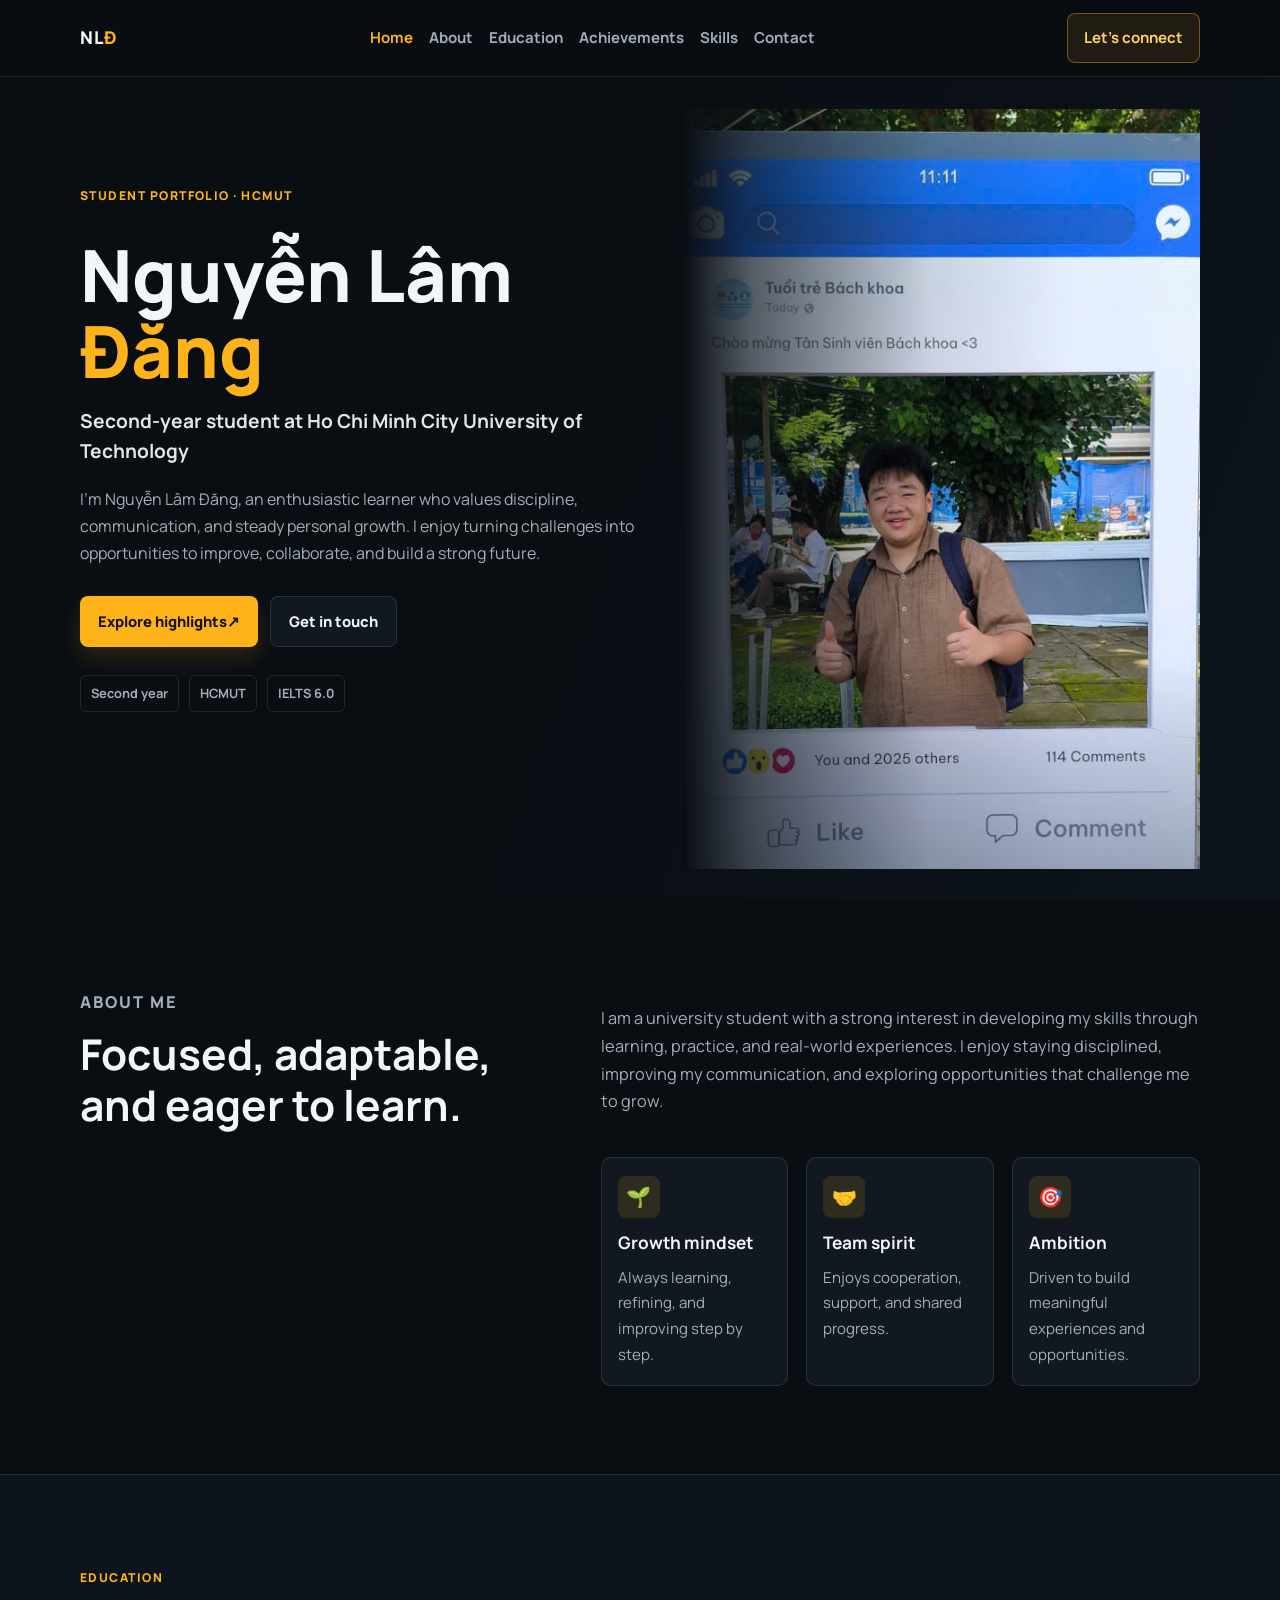
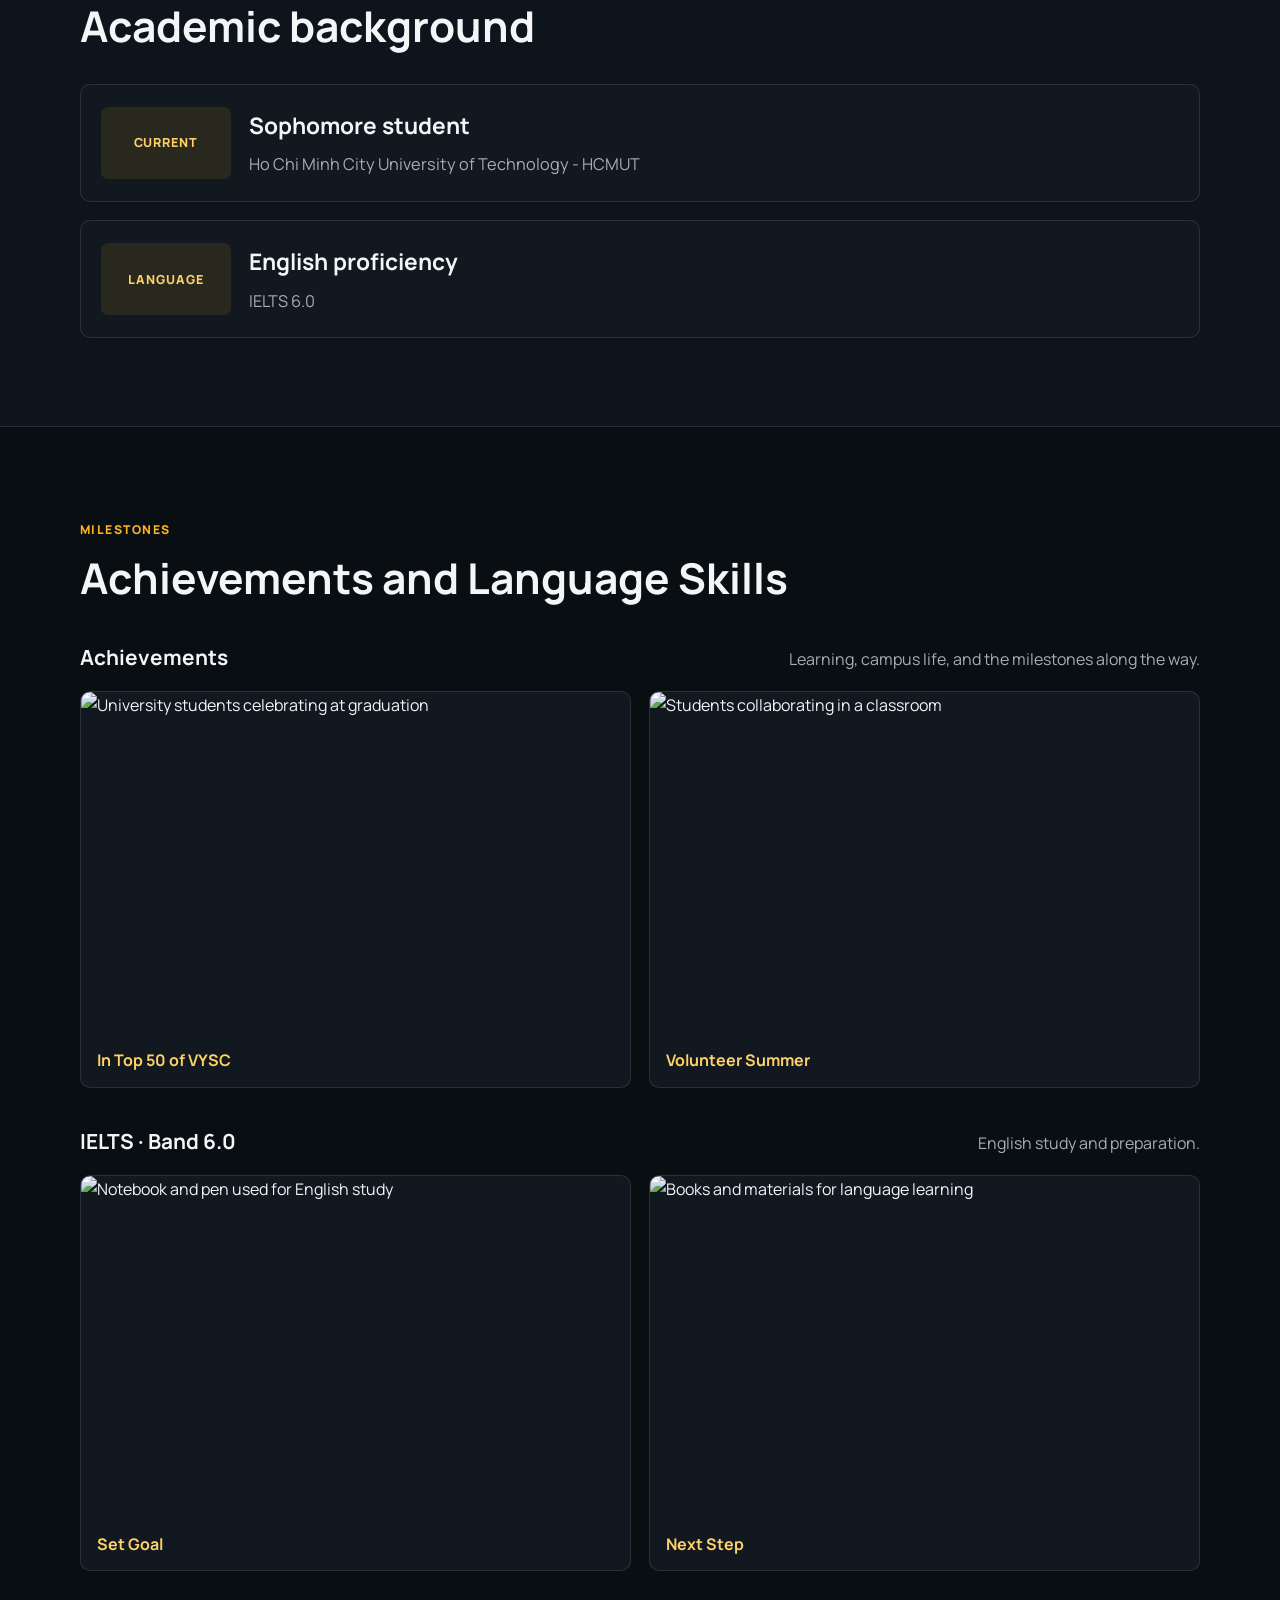
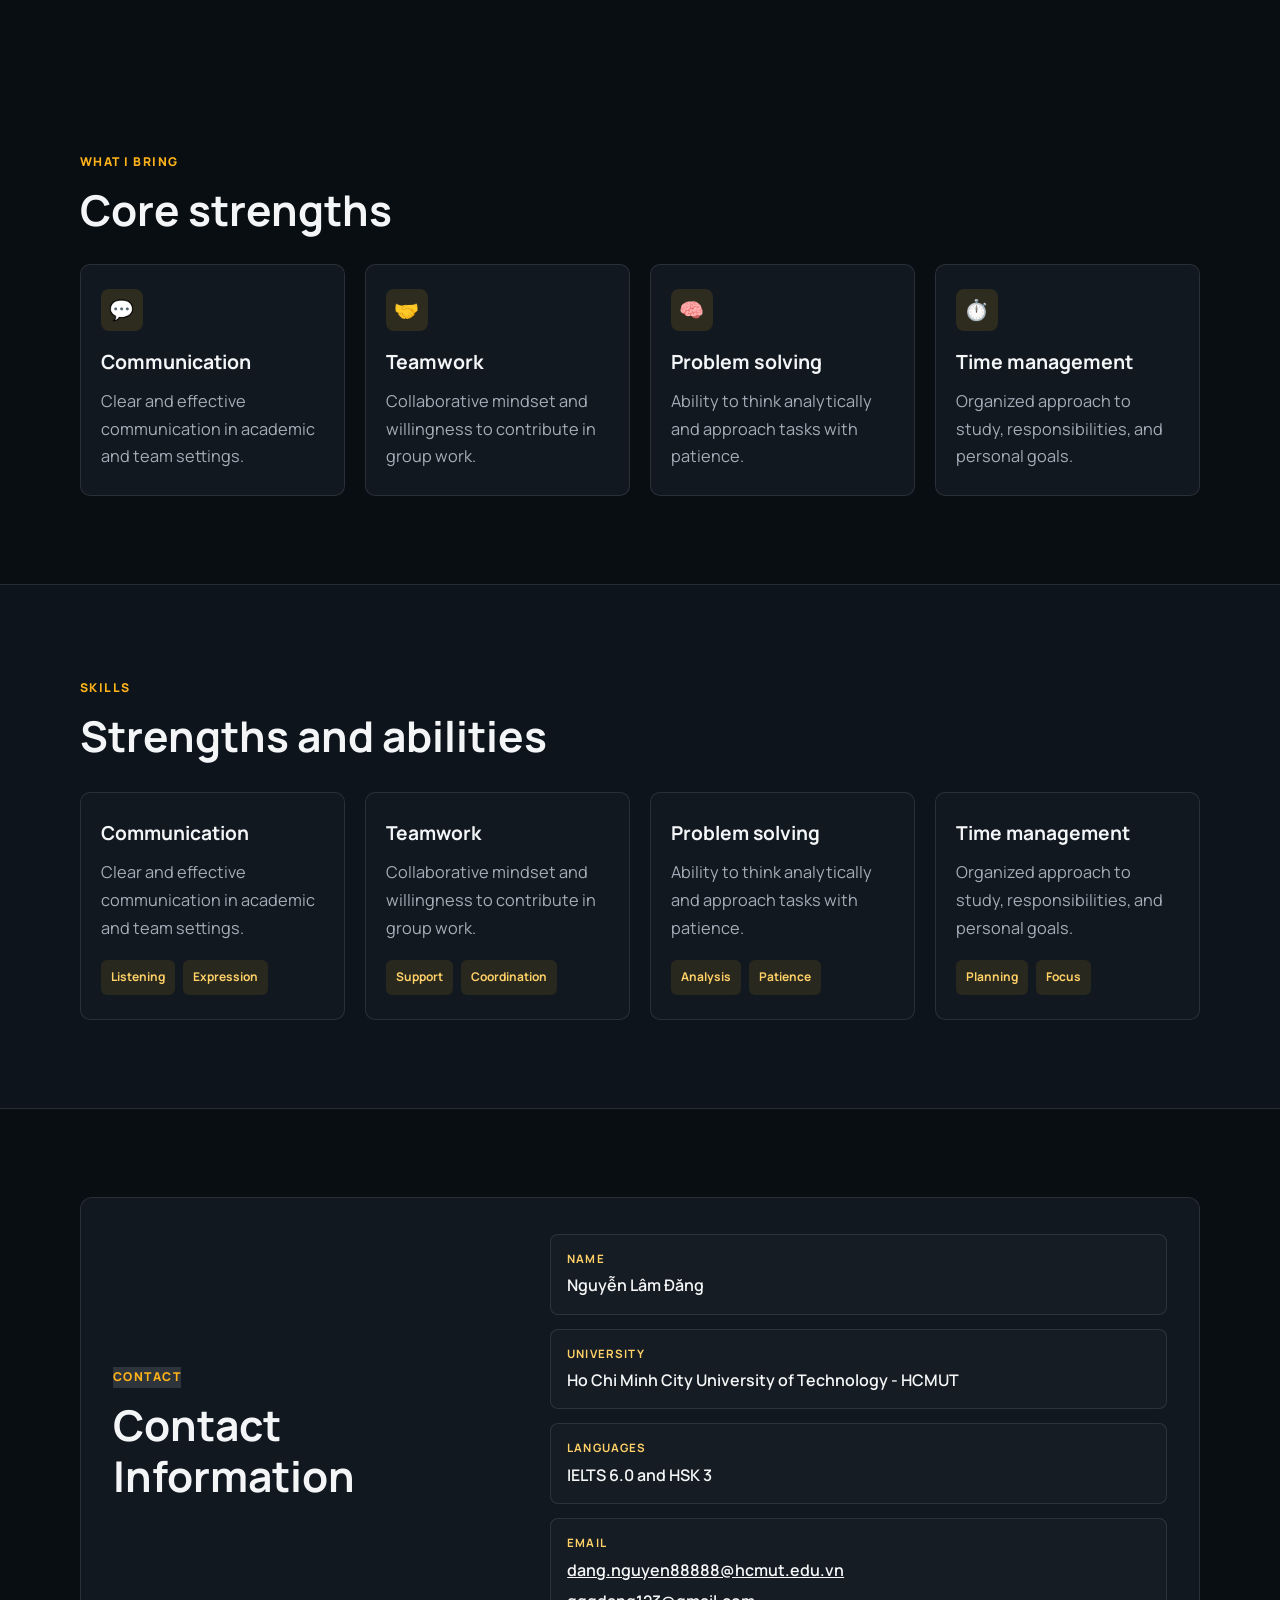
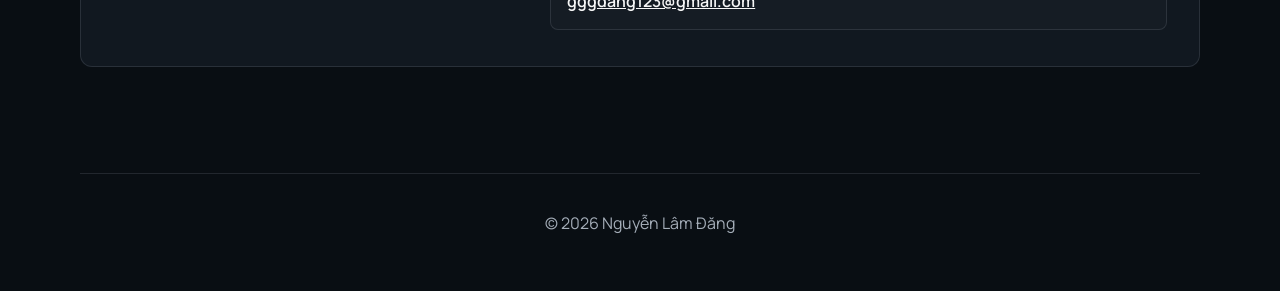
==== commit 825070a5: "Update alternate portfolio photo and emails" ====
--- a/portfolio3.html
+++ b/portfolio3.html
@@ -686,7 +686,7 @@
   font-weight: 600;
 }
 
-.site-footer {
+.contact-item a {   color: inherit;   overflow-wrap: anywhere; }  .site-footer {
   padding: 18px 0 38px;
 }
 
@@ -1243,7 +1243,7 @@
           <div class="hero-image reveal reveal-delay">
             <img
               class="hero-photo"
-              src="https://scontent.fsgn5-7.fna.fbcdn.net/v/t39.30808-6/888990388_2195987704351062_7150622222812158116_n.jpg?stp=dst-jpg_tt6&cstp=mx576x1280&ctp=s576x1280&_nc_cat=109&_nc_map=urlgen_bucketless&ccb=1-7&_nc_sid=127cfc&_nc_eui2=AeFW0Ih3WfA9vcUG5RSKq01wodV1lYCXWTWh1XWVgJdZNQlU2tj81hIeKxUWU2jxpuOjMIq85sGJ4JKJTvvieR09&_nc_ohc=csLGr-R-GucQ7kNvwHBVo9R&_nc_oc=Adrx6nSqyvP061outqPI4jWxkXVwuYga3SVZ8Bb0FHKmOSgPN5BsM3phUNrrpsIMa0Q&_nc_zt=23&_nc_ht=scontent.fsgn5-7.fna&_nc_gid=m8Q7jQfT6gjNh1L94my07g&_nc_ss=7a2a8&oh=00_AQQd7O_z9led0nMhlvlMpFxFDzFkYnFfK0xuG3DMO6ZE-Q&oe=6AF13F8B"
+              src="images/dang 1.jpg"
               alt="Portrait of Nguyễn Lâm Đăng"
             />
           </div>
@@ -1457,8 +1457,8 @@
             </div>
             <div class="contact-item">
               <span>Email</span>
-              <p>dang.nguyen88888@hcmut.edu.vn</p>  
-              <p>gggdang123@gmail.com</p>
+              <p><a href="mailto:dang.nguyen88888@hcmut.edu.vn">dang.nguyen88888@hcmut.edu.vn</a></p>  
+              <p><a href="mailto:gggdang123@gmail.com">gggdang123@gmail.com</a></p>
             </div>
           </div>
         </div>
@@ -1471,4 +1471,4 @@
       </div>
     </footer>
   </body>
-</html>+</html>
